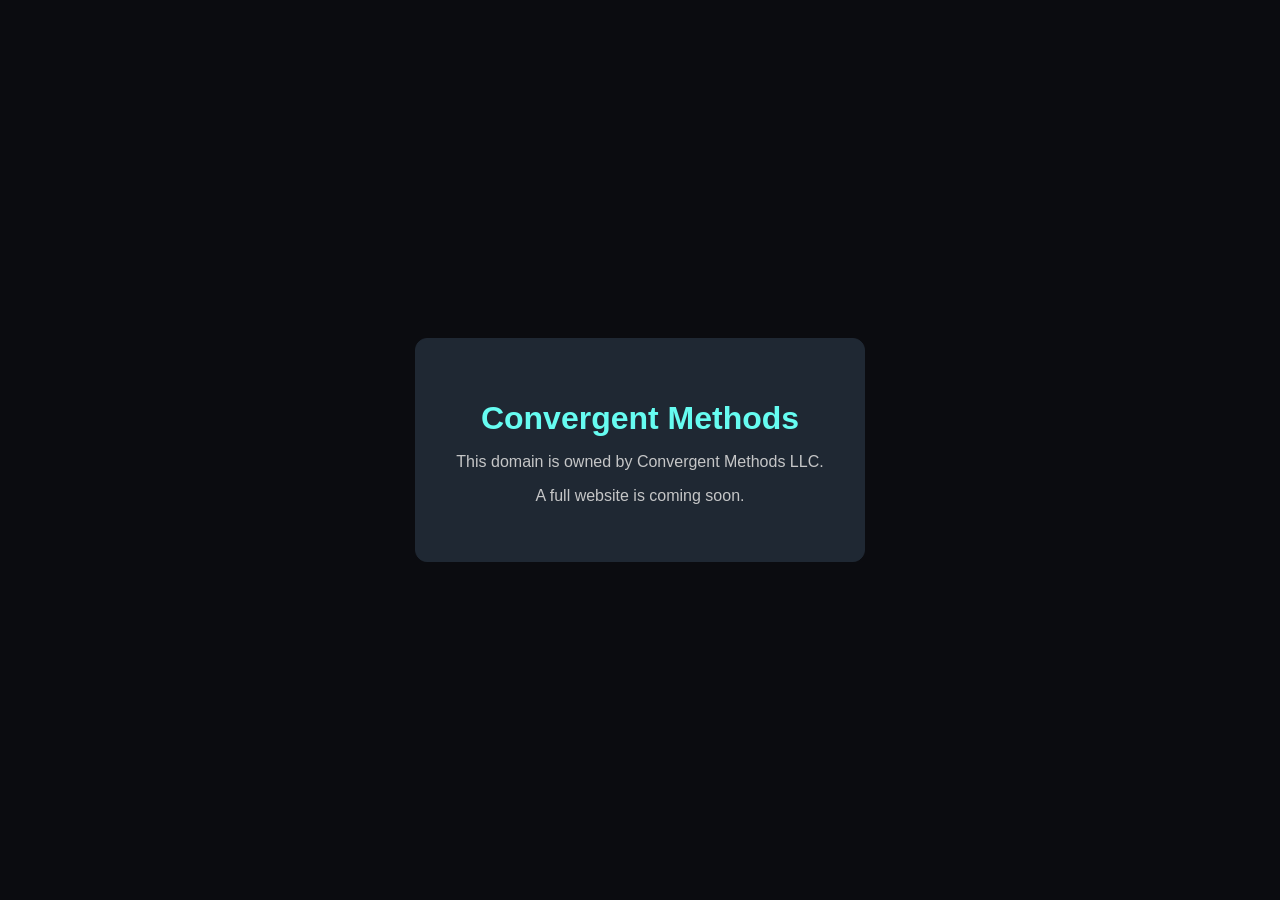
==== index.html @ a89393e8 "GPT goofed up the structure" ====
<!DOCTYPE html>
<html lang="en">
<head>
  <meta charset="UTF-8" />
  <meta name="viewport" content="width=device-width, initial-scale=1.0" />
  <title>Convergent Methods</title>
  <style>
    body {
      font-family: -apple-system, BlinkMacSystemFont, Segoe UI, Helvetica, Arial, sans-serif;
      background: #0b0c10;
      color: #c5c6c7;
      display: flex;
      justify-content: center;
      align-items: center;
      height: 100vh;
      margin: 0;
      text-align: center;
    }
    .container {
      max-width: 480px;
      padding: 40px;
      border: 1px solid #1f2833;
      border-radius: 12px;
      background: #1f2833;
    }
    h1 {
      color: #66fcf1;
      margin-bottom: 12px;
    }
  </style>
</head>
<body>
  <div class="container">
    <h1>Convergent Methods</h1>
    <p>This domain is owned by Convergent Methods LLC.</p>
    <p>A full website is coming soon.</p>
  </div>
</body>
</html>
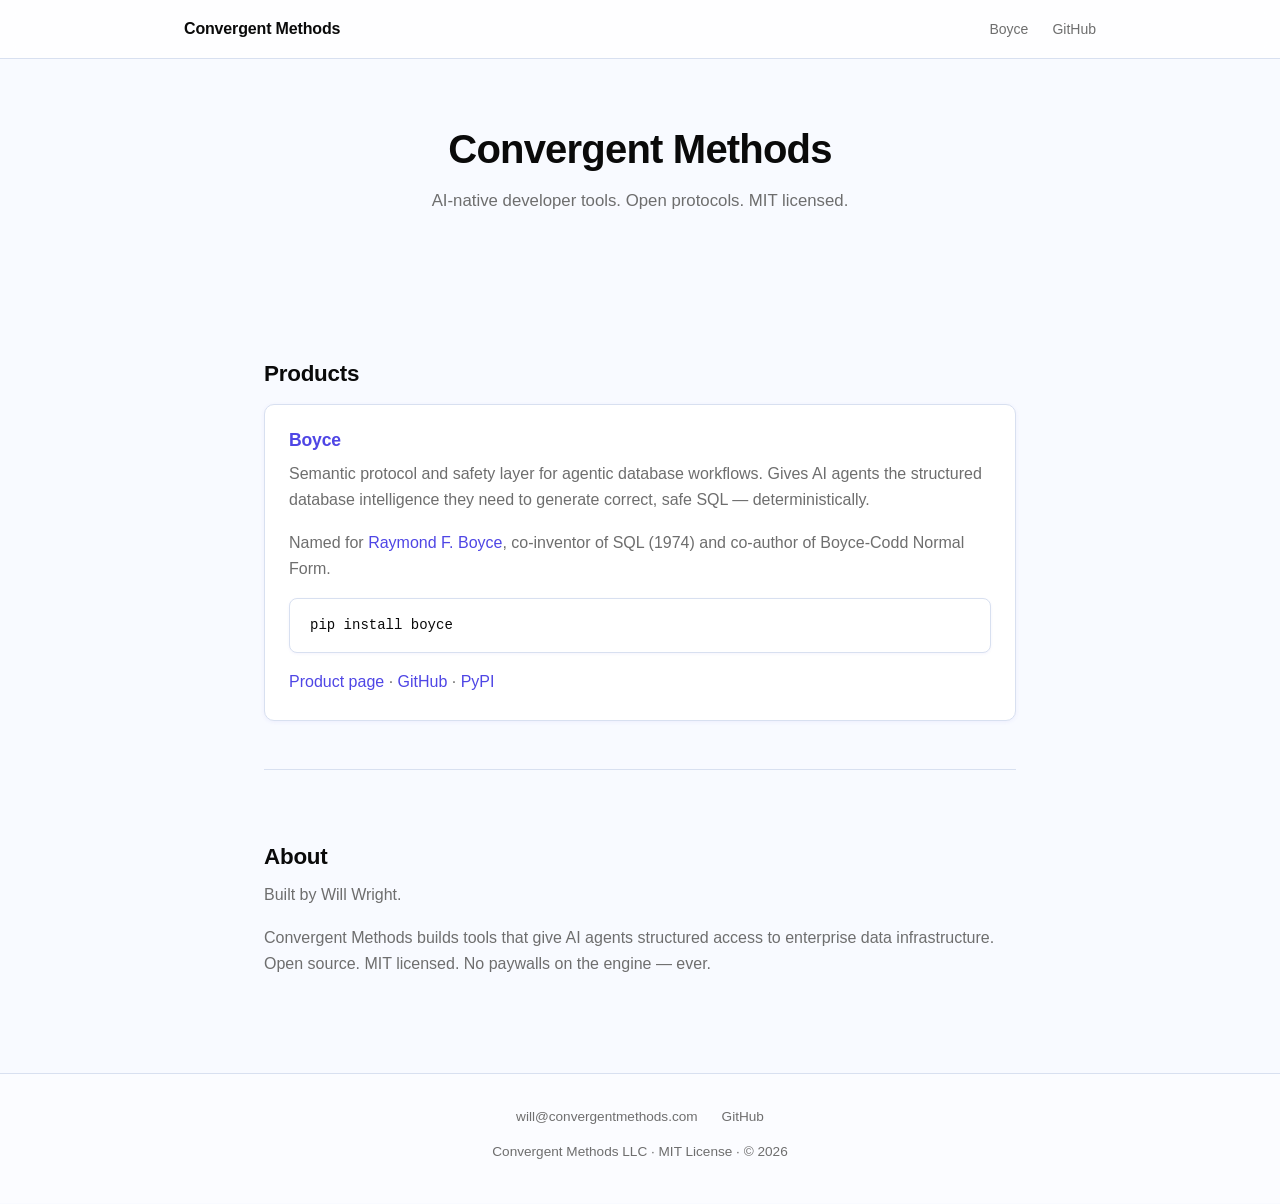
==== commit 047dd274: "feat: build convergentmethods.com site + Boyce product page - Replace stub index.html with real hold" ====
--- a/index.html
+++ b/index.html
@@ -1,40 +1,84 @@
 <!DOCTYPE html>
 <html lang="en">
 <head>
-  <meta charset="UTF-8" />
-  <meta name="viewport" content="width=device-width, initial-scale=1.0" />
-  <title>Convergent Methods</title>
-  <style>
-    body {
-      font-family: -apple-system, BlinkMacSystemFont, Segoe UI, Helvetica, Arial, sans-serif;
-      background: #0b0c10;
-      color: #c5c6c7;
-      display: flex;
-      justify-content: center;
-      align-items: center;
-      height: 100vh;
-      margin: 0;
-      text-align: center;
-    }
-    .container {
-      max-width: 480px;
-      padding: 40px;
-      border: 1px solid #1f2833;
-      border-radius: 12px;
-      background: #1f2833;
-    }
-    h1 {
-      color: #66fcf1;
-      margin-bottom: 12px;
-    }
-  </style>
+  <meta charset="UTF-8">
+  <meta name="viewport" content="width=device-width, initial-scale=1.0">
+  <title>Convergent Methods &mdash; AI-native developer tools</title>
+  <meta name="description" content="Open-source developer tools for agentic database workflows. Built by Convergent Methods.">
+  <meta property="og:title" content="Convergent Methods">
+  <meta property="og:description" content="Open-source developer tools for agentic database workflows. MIT licensed.">
+  <meta property="og:url" content="https://convergentmethods.com">
+  <meta property="og:type" content="website">
+  <link rel="stylesheet" href="styles.css">
+  <script type="application/ld+json">
+  {
+    "@context": "https://schema.org",
+    "@type": "Organization",
+    "name": "Convergent Methods",
+    "url": "https://convergentmethods.com",
+    "description": "AI-native developer tools. Open protocols. MIT licensed.",
+    "founder": {
+      "@type": "Person",
+      "name": "Will Wright"
+    },
+    "sameAs": [
+      "https://github.com/ConvergentMethods"
+    ]
+  }
+  </script>
 </head>
 <body>
-  <div class="container">
-    <h1>Convergent Methods</h1>
-    <p>This domain is owned by Convergent Methods LLC.</p>
-    <p>A full website is coming soon.</p>
-  </div>
+
+  <nav>
+    <div class="nav-inner">
+      <a href="/" class="nav-brand">Convergent Methods</a>
+      <ul class="nav-links">
+        <li><a href="/boyce/">Boyce</a></li>
+        <li><a href="https://github.com/ConvergentMethods">GitHub</a></li>
+      </ul>
+    </div>
+  </nav>
+
+  <main class="container">
+
+    <div class="hero">
+      <h1>Convergent Methods</h1>
+      <p class="explainer">AI-native developer tools. Open protocols. MIT licensed.</p>
+    </div>
+
+    <section>
+      <h2>Products</h2>
+
+      <div class="card">
+        <h3><a href="/boyce/">Boyce</a></h3>
+        <p>Semantic protocol and safety layer for agentic database workflows. Gives AI agents the structured database intelligence they need to generate correct, safe SQL &mdash; deterministically.</p>
+        <p>Named for <a href="https://en.wikipedia.org/wiki/Raymond_F._Boyce">Raymond F. Boyce</a>, co-inventor of SQL (1974) and co-author of Boyce-Codd Normal Form.</p>
+        <pre><code class="language-bash">pip install boyce</code></pre>
+        <p class="muted" style="margin-bottom: 0;">
+          <a href="/boyce/">Product page</a> &middot;
+          <a href="https://github.com/boyce-io/boyce">GitHub</a> &middot;
+          <a href="https://pypi.org/project/boyce/">PyPI</a>
+        </p>
+      </div>
+    </section>
+
+    <section>
+      <h2>About</h2>
+      <p>Built by Will Wright.</p>
+      <p>Convergent Methods builds tools that give AI agents structured access to enterprise data infrastructure. Open source. MIT licensed. No paywalls on the engine &mdash; ever.</p>
+    </section>
+
+  </main>
+
+  <footer>
+    <div class="container">
+      <div class="footer-links">
+        <a href="mailto:will@convergentmethods.com">will@convergentmethods.com</a>
+        <a href="https://github.com/ConvergentMethods">GitHub</a>
+      </div>
+      <p>Convergent Methods LLC &middot; MIT License &middot; &copy; 2026</p>
+    </div>
+  </footer>
+
 </body>
 </html>
-
--- a/styles.css
+++ b/styles.css
@@ -0,0 +1,466 @@
+/* ============================================
+   Convergent Methods — Shared Stylesheet
+   Palette: Mineral (Hybrid B)
+   Static site: convergentmethods.com
+   ============================================ */
+
+/* --- Reset --- */
+*, *::before, *::after {
+  box-sizing: border-box;
+  margin: 0;
+  padding: 0;
+}
+
+/* --- Root Variables --- */
+:root {
+  --bg: #f8faff;
+  --surface: #eef2fb;
+  --border: #d8e0f0;
+  --text-primary: #0a0a0a;
+  --text-secondary: #6e6e6e;
+  --accent: #4f46e5;
+  --accent-hover: #4338ca;
+  --code-bg: #eef2fb;
+  --font-sans: -apple-system, BlinkMacSystemFont, "Segoe UI", Helvetica, Arial, sans-serif;
+  --font-mono: "SF Mono", "Fira Code", "Fira Mono", Menlo, Consolas, "Liberation Mono", monospace;
+}
+
+/* --- Base --- */
+html {
+  font-size: 16px;
+  -webkit-font-smoothing: antialiased;
+  -moz-osx-font-smoothing: grayscale;
+}
+
+body {
+  font-family: var(--font-sans);
+  background: var(--bg);
+  color: var(--text-primary);
+  line-height: 1.65;
+  min-height: 100vh;
+}
+
+/* --- Typography --- */
+h1, h2, h3, h4 {
+  font-weight: 600;
+  line-height: 1.3;
+  margin-bottom: 0.5em;
+  letter-spacing: -0.01em;
+}
+
+h1 { font-size: 2rem; letter-spacing: -0.02em; }
+h2 { font-size: 1.4rem; margin-top: 2.5rem; }
+h3 { font-size: 1.1rem; margin-top: 1.5rem; }
+
+p {
+  margin-bottom: 1rem;
+  color: var(--text-secondary);
+}
+
+a {
+  color: var(--accent);
+  text-decoration: none;
+}
+
+a:hover {
+  color: var(--accent-hover);
+  text-decoration: underline;
+}
+
+strong {
+  color: var(--text-primary);
+}
+
+/* --- Layout --- */
+.container {
+  max-width: 800px;
+  margin: 0 auto;
+  padding: 0 1.5rem;
+}
+
+.container-wide {
+  max-width: 960px;
+  margin: 0 auto;
+  padding: 0 1.5rem;
+}
+
+/* --- Nav --- */
+nav {
+  background: rgba(255, 255, 255, 0.8);
+  backdrop-filter: blur(10px);
+  -webkit-backdrop-filter: blur(10px);
+  border-bottom: 1px solid var(--border);
+  padding: 1rem 0;
+  position: sticky;
+  top: 0;
+  z-index: 50;
+}
+
+nav .nav-inner {
+  max-width: 960px;
+  margin: 0 auto;
+  padding: 0 1.5rem;
+  display: flex;
+  align-items: center;
+  justify-content: space-between;
+}
+
+nav .nav-brand {
+  font-weight: 700;
+  font-size: 1rem;
+  color: var(--text-primary);
+  text-decoration: none;
+  letter-spacing: -0.01em;
+}
+
+nav .nav-brand:hover {
+  color: var(--accent);
+  text-decoration: none;
+}
+
+nav .nav-links {
+  display: flex;
+  gap: 1.5rem;
+  list-style: none;
+}
+
+nav .nav-links a {
+  color: var(--text-secondary);
+  font-size: 0.875rem;
+}
+
+nav .nav-links a:hover {
+  color: var(--text-primary);
+  text-decoration: none;
+}
+
+/* --- Hero --- */
+.hero {
+  text-align: center;
+  padding: 4rem 0 3rem;
+}
+
+.hero h1 {
+  font-size: 2.5rem;
+  margin-bottom: 0.75rem;
+}
+
+.hero .tagline {
+  font-size: 1.2rem;
+  color: var(--text-secondary);
+  margin-bottom: 0.5rem;
+  font-style: italic;
+}
+
+.hero .explainer {
+  font-size: 1.05rem;
+  color: var(--text-secondary);
+  max-width: 580px;
+  margin: 0 auto 1.5rem;
+}
+
+.hero .install-block {
+  display: inline-block;
+  background: var(--accent);
+  border-radius: 8px;
+  padding: 0.7rem 2rem;
+  font-family: var(--font-mono);
+  font-size: 1.05rem;
+  color: #ffffff;
+  margin-bottom: 1.5rem;
+  user-select: all;
+  letter-spacing: 0.01em;
+}
+
+.hero .hero-links {
+  display: flex;
+  justify-content: center;
+  gap: 1.5rem;
+  flex-wrap: wrap;
+}
+
+.hero .hero-links a {
+  color: var(--text-secondary);
+  font-size: 0.95rem;
+}
+
+/* --- Sections --- */
+section {
+  padding: 2rem 0;
+}
+
+section + section {
+  border-top: 1px solid var(--border);
+}
+
+/* --- Code Blocks --- */
+pre {
+  background: #ffffff;
+  border: 1px solid var(--border);
+  border-radius: 8px;
+  padding: 1rem 1.25rem;
+  overflow-x: auto;
+  margin: 1rem 0;
+  font-size: 0.875rem;
+  line-height: 1.5;
+  box-shadow: 0 1px 3px rgba(79, 70, 229, 0.06);
+}
+
+pre code {
+  font-family: var(--font-mono);
+  color: var(--text-primary);
+  background: none;
+  padding: 0;
+  border: none;
+  font-size: inherit;
+}
+
+code {
+  font-family: var(--font-mono);
+  background: var(--code-bg);
+  padding: 0.15em 0.4em;
+  border-radius: 4px;
+  font-size: 0.875em;
+  color: var(--accent);
+  border: 1px solid var(--border);
+}
+
+/* --- Tables --- */
+table {
+  width: 100%;
+  border-collapse: collapse;
+  margin: 1rem 0;
+  font-size: 0.9rem;
+  background: #ffffff;
+  border: 1px solid var(--border);
+  border-radius: 8px;
+  overflow: hidden;
+  box-shadow: 0 1px 3px rgba(79, 70, 229, 0.05);
+}
+
+th, td {
+  text-align: left;
+  padding: 0.65rem 0.875rem;
+}
+
+th {
+  color: var(--text-secondary);
+  font-weight: 600;
+  font-size: 0.75rem;
+  text-transform: uppercase;
+  letter-spacing: 0.05em;
+  background: var(--surface);
+  border-bottom: 1px solid var(--border);
+}
+
+td {
+  color: var(--text-secondary);
+  border-bottom: 1px solid var(--border);
+}
+
+tr:last-child td {
+  border-bottom: none;
+}
+
+td:first-child {
+  color: var(--text-primary);
+}
+
+td code {
+  color: var(--accent);
+  border: none;
+}
+
+/* --- Cards --- */
+.card {
+  background: #ffffff;
+  border: 1px solid var(--border);
+  border-radius: 10px;
+  padding: 1.5rem;
+  margin: 1rem 0;
+  box-shadow: 0 1px 4px rgba(79, 70, 229, 0.07);
+}
+
+.card h3 {
+  margin-top: 0;
+}
+
+/* --- Palette label (used in hero) --- */
+.palette-label {
+  font-size: 0.7rem;
+  text-transform: uppercase;
+  letter-spacing: 0.1em;
+  color: var(--accent);
+  background: rgba(79, 70, 229, 0.08);
+  border: 1px solid rgba(79, 70, 229, 0.2);
+  display: inline-block;
+  padding: 0.2rem 0.65rem;
+  border-radius: 4px;
+  margin-bottom: 1rem;
+}
+
+/* --- Tabs --- */
+.tabs {
+  margin: 1rem 0;
+}
+
+.tab-buttons {
+  display: flex;
+  gap: 0;
+  border-bottom: 1px solid var(--border);
+  margin-bottom: 1rem;
+}
+
+.tab-btn {
+  background: none;
+  border: none;
+  color: var(--text-secondary);
+  padding: 0.5rem 1rem;
+  cursor: pointer;
+  font-family: var(--font-sans);
+  font-size: 0.875rem;
+  border-bottom: 2px solid transparent;
+  transition: color 0.15s, border-color 0.15s;
+}
+
+.tab-btn:hover {
+  color: var(--text-primary);
+}
+
+.tab-btn.active {
+  color: var(--accent);
+  border-bottom-color: var(--accent);
+}
+
+.tab-content {
+  display: none;
+}
+
+.tab-content.active {
+  display: block;
+}
+
+/* --- Parser Grid --- */
+.parser-grid {
+  display: flex;
+  flex-wrap: wrap;
+  gap: 0.5rem;
+  margin: 1rem 0;
+}
+
+.parser-tag {
+  background: #ffffff;
+  border: 1px solid var(--border);
+  border-radius: 4px;
+  padding: 0.35rem 0.75rem;
+  font-size: 0.8rem;
+  color: var(--text-secondary);
+  font-family: var(--font-mono);
+  box-shadow: 0 1px 2px rgba(79, 70, 229, 0.04);
+}
+
+/* --- Install block (inline, non-hero) --- */
+.install-block-inline {
+  display: inline-block;
+  background: var(--accent);
+  border-radius: 8px;
+  padding: 0.7rem 2rem;
+  font-family: var(--font-mono);
+  font-size: 1.05rem;
+  color: #ffffff;
+  user-select: all;
+  letter-spacing: 0.01em;
+}
+
+/* --- Footer --- */
+footer {
+  border-top: 1px solid var(--border);
+  padding: 2rem 0;
+  margin-top: 3rem;
+  text-align: center;
+  color: var(--text-secondary);
+  font-size: 0.85rem;
+  background: rgba(255, 255, 255, 0.5);
+}
+
+footer p {
+  margin-bottom: 0.5rem;
+  color: var(--text-secondary);
+}
+
+footer a {
+  color: var(--text-secondary);
+}
+
+footer a:hover {
+  color: var(--text-primary);
+}
+
+.footer-links {
+  display: flex;
+  justify-content: center;
+  gap: 1.5rem;
+  margin-bottom: 0.75rem;
+  flex-wrap: wrap;
+}
+
+/* --- Utilities --- */
+.mono { font-family: var(--font-mono); }
+.muted { color: var(--text-secondary); }
+.accent { color: var(--accent); }
+.text-center { text-align: center; }
+.mt-1 { margin-top: 0.5rem; }
+.mt-2 { margin-top: 1rem; }
+.mt-3 { margin-top: 1.5rem; }
+.mb-2 { margin-bottom: 1rem; }
+
+/* --- Responsive --- */
+@media (max-width: 768px) {
+  .hero h1 {
+    font-size: 1.75rem;
+  }
+
+  .hero .tagline {
+    font-size: 1rem;
+  }
+
+  .hero .install-block {
+    font-size: 0.9rem;
+    padding: 0.6rem 1.25rem;
+  }
+
+  nav .nav-inner {
+    flex-direction: column;
+    gap: 0.75rem;
+  }
+
+  nav .nav-links {
+    gap: 1rem;
+  }
+
+  table {
+    font-size: 0.8rem;
+  }
+
+  th, td {
+    padding: 0.4rem 0.5rem;
+  }
+
+  h1 { font-size: 1.5rem; }
+  h2 { font-size: 1.2rem; }
+}
+
+/* --- Prism.js Overrides --- */
+pre[class*="language-"] {
+  background: #ffffff;
+  border: 1px solid var(--border);
+  border-radius: 8px;
+  padding: 1rem 1.25rem;
+  margin: 1rem 0;
+  box-shadow: 0 1px 3px rgba(79, 70, 229, 0.06);
+}
+
+code[class*="language-"] {
+  font-family: var(--font-mono);
+  font-size: 0.875rem;
+}
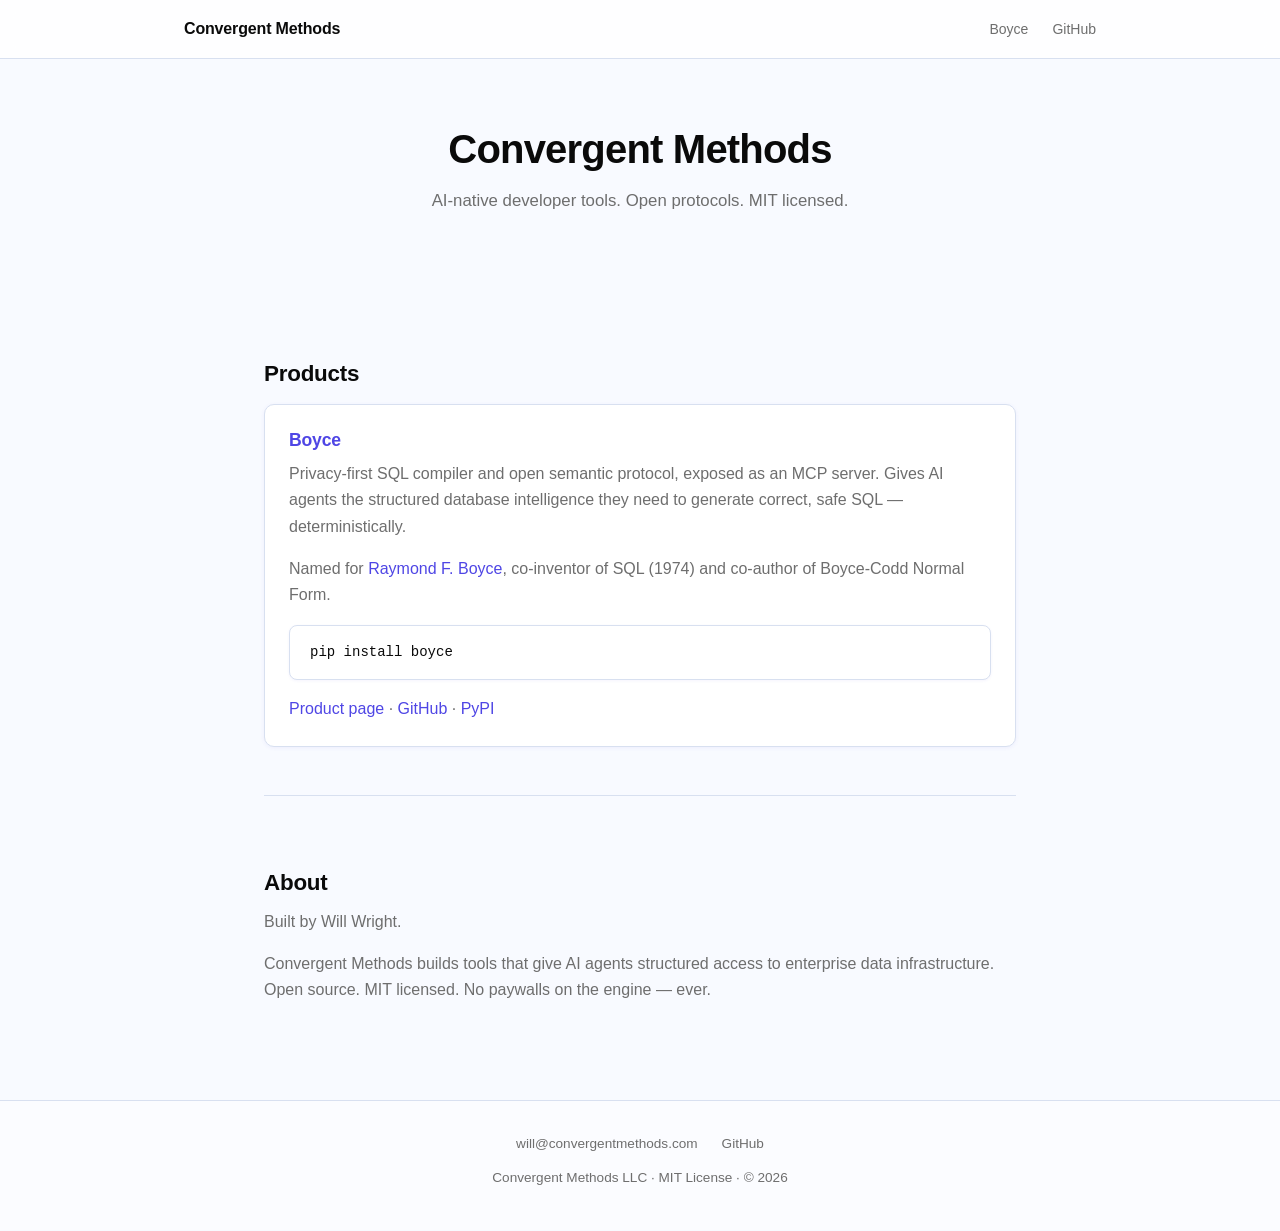
==== commit 79654d7b: "docs: publish accuracy audit — product page, root page, integration guides Product page (boyce/index" ====
--- a/index.html
+++ b/index.html
@@ -51,7 +51,7 @@
 
       <div class="card">
         <h3><a href="/boyce/">Boyce</a></h3>
-        <p>Semantic protocol and safety layer for agentic database workflows. Gives AI agents the structured database intelligence they need to generate correct, safe SQL &mdash; deterministically.</p>
+        <p>Privacy-first SQL compiler and open semantic protocol, exposed as an MCP server. Gives AI agents the structured database intelligence they need to generate correct, safe SQL &mdash; deterministically.</p>
         <p>Named for <a href="https://en.wikipedia.org/wiki/Raymond_F._Boyce">Raymond F. Boyce</a>, co-inventor of SQL (1974) and co-author of Boyce-Codd Normal Form.</p>
         <pre><code class="language-bash">pip install boyce</code></pre>
         <p class="muted" style="margin-bottom: 0;">
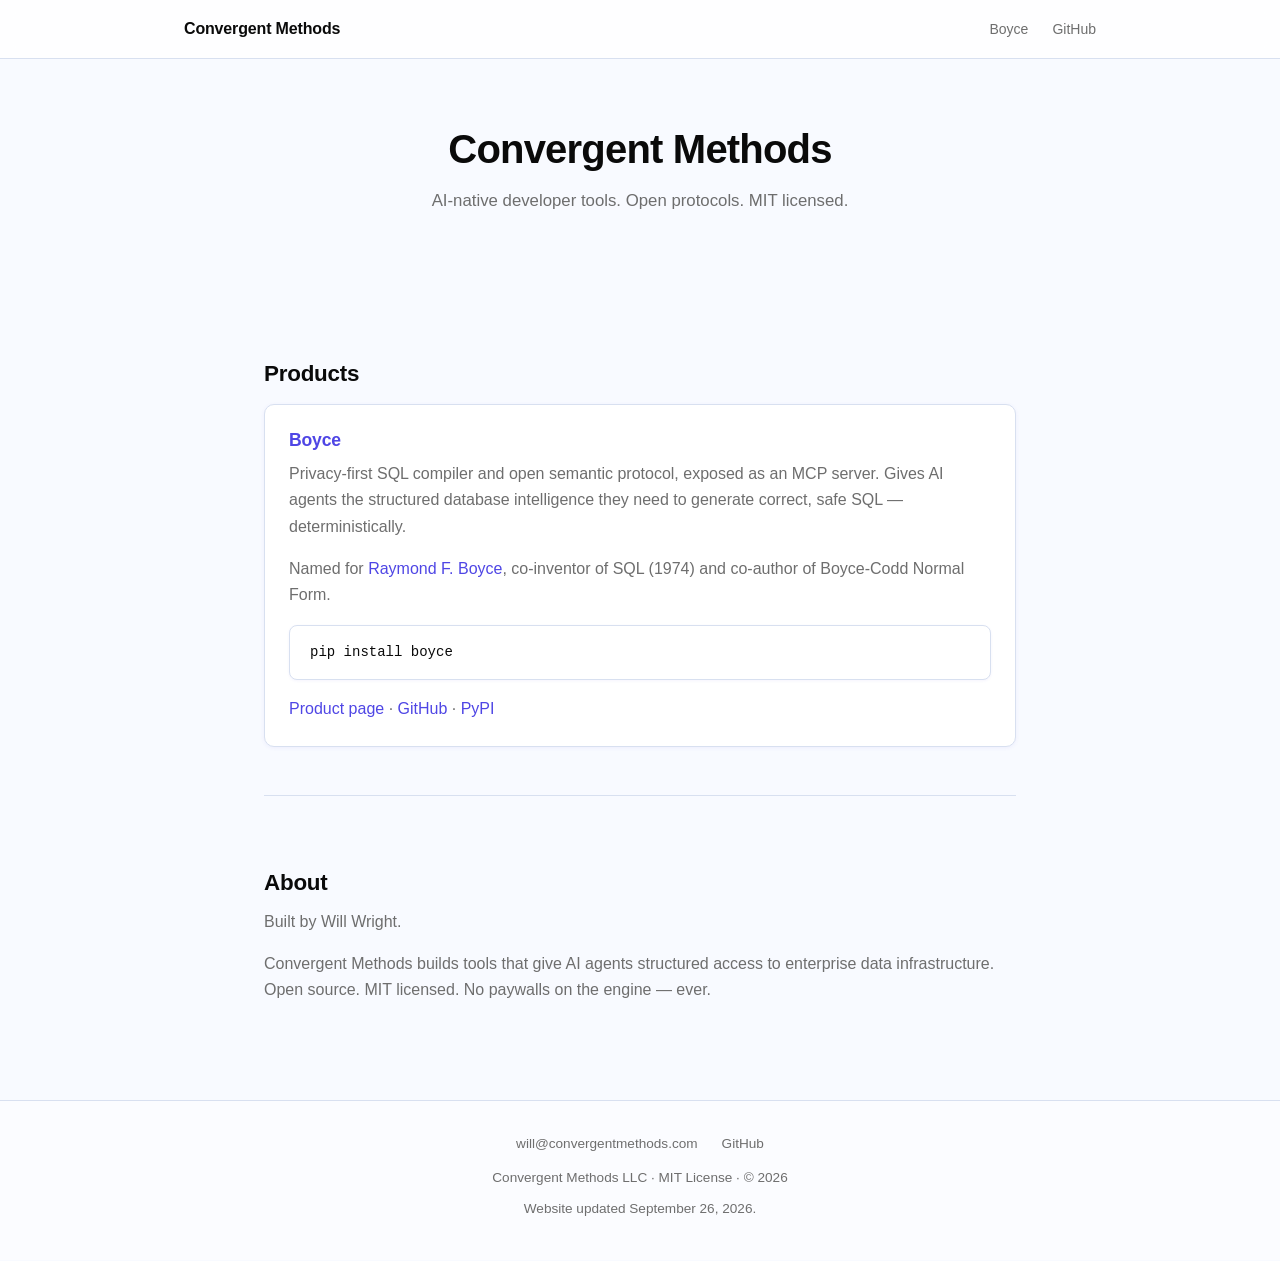
==== commit 3af29e6e: "Add dated footer to verify live website editing" ====
--- a/index.html
+++ b/index.html
@@ -77,6 +77,7 @@
         <a href="https://github.com/ConvergentMethods">GitHub</a>
       </div>
       <p>Convergent Methods LLC &middot; MIT License &middot; &copy; 2026</p>
+      <p class="muted">Website updated September 26, 2026.</p>
     </div>
   </footer>
 
